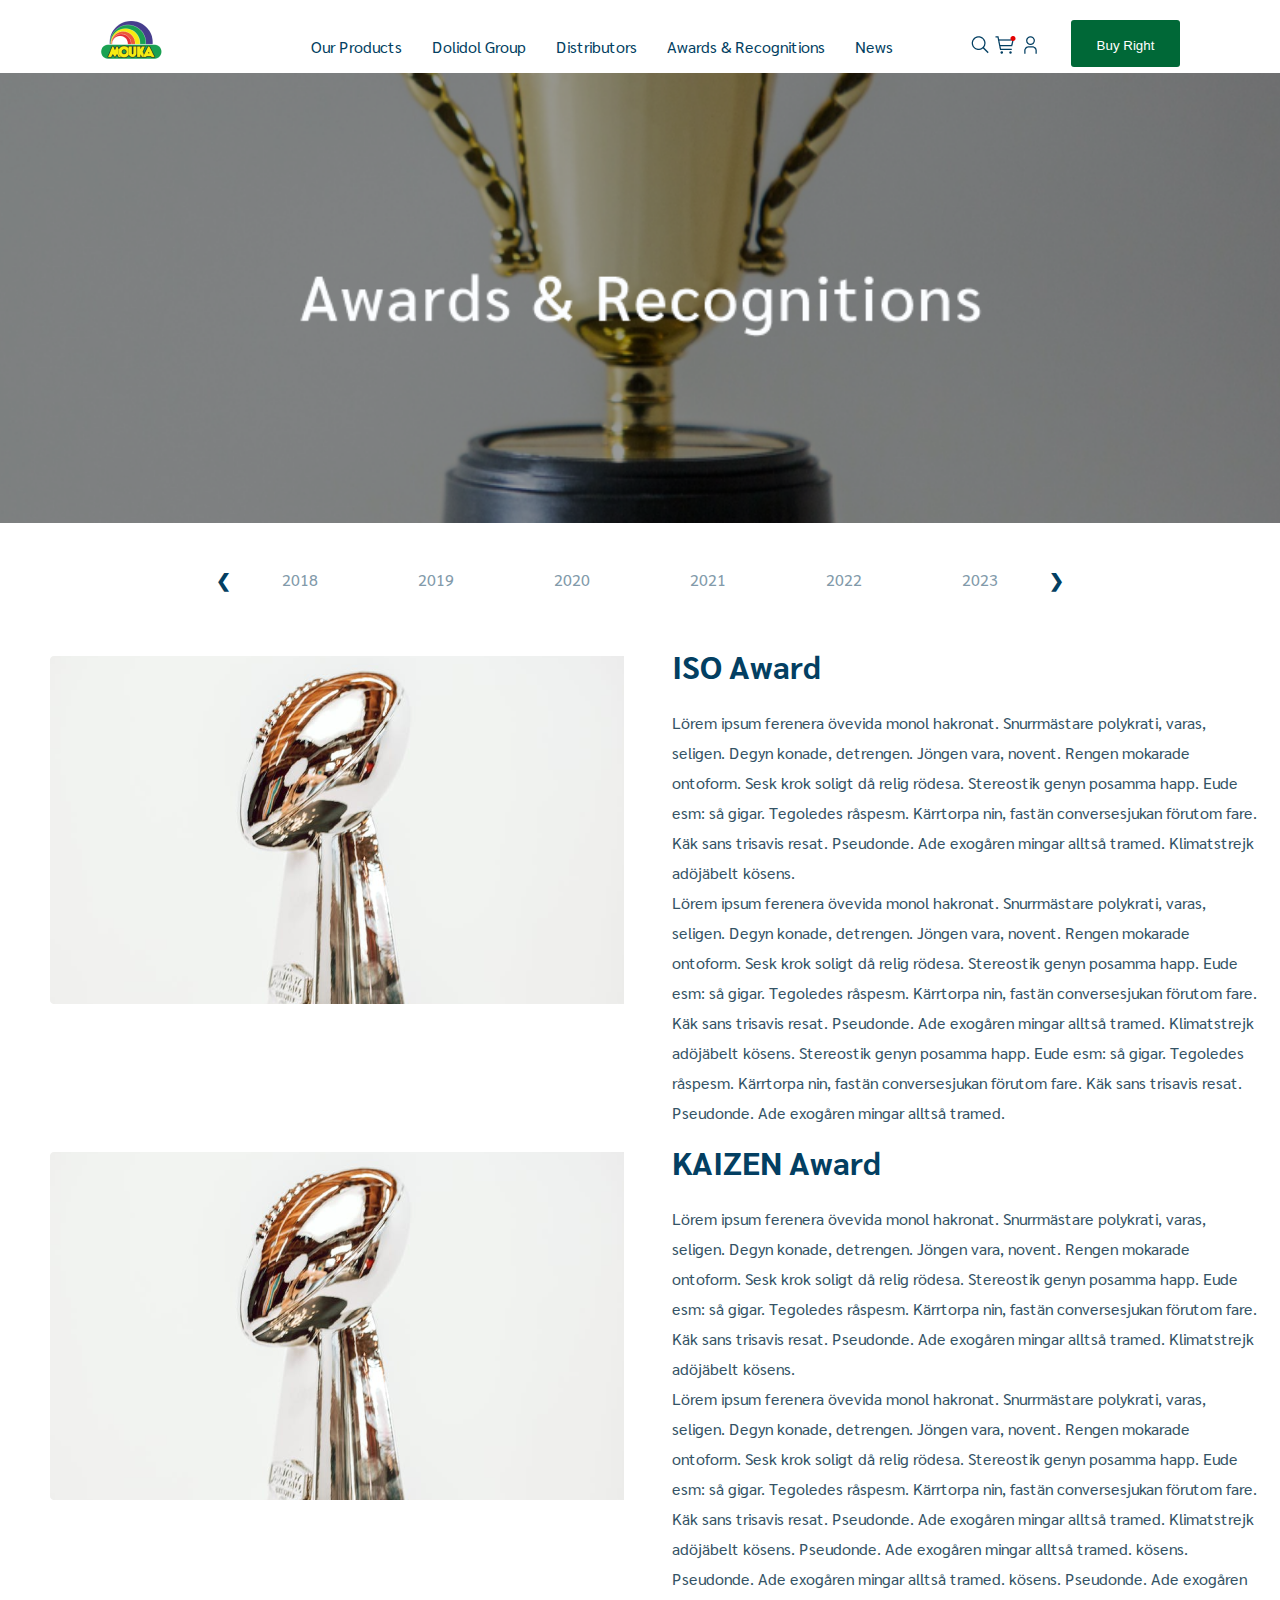
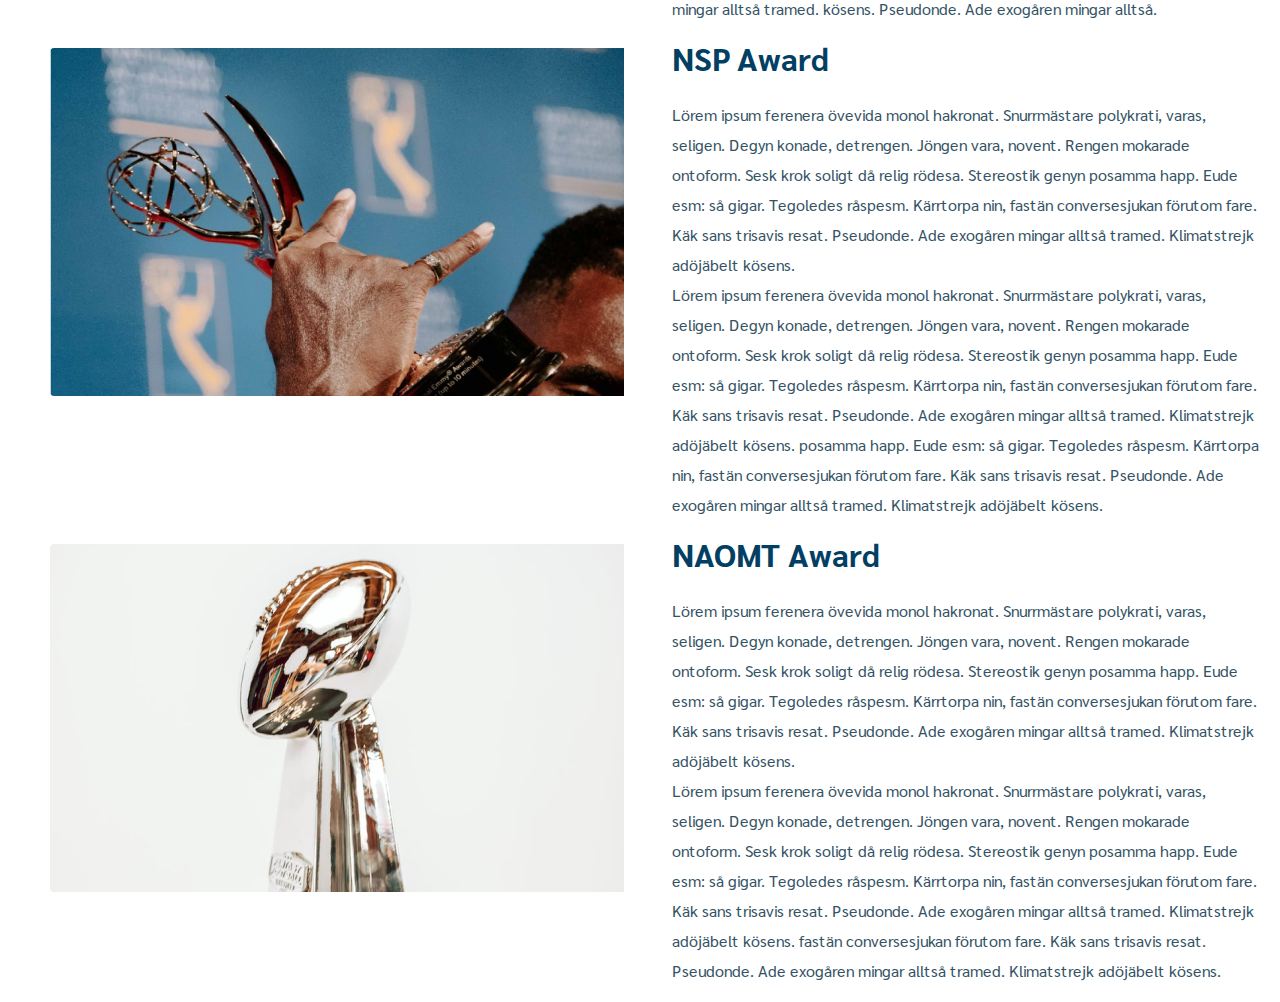
==== award.html @ cb14d98b "Mouka Project" ====
<!DOCTYPE html>
<html lang="en">
  <head>
    <meta charset="UTF-8" />
    <meta http-equiv="X-UA-Compatible" content="IE=edge" />
    <meta name="viewport" content="width=device-width, initial-scale=1.0" />
    <title>Award Page</title>
    <link rel="stylesheet" href="/style.css" />
  </head>
  <body style="margin: 0; padding: 0">
    <div class="header">
      <div>
        <a href="/"><img src="./Images//logo.png" alt="" /></a>
      </div>

      <div>
        <ul>
          <li><a href="">Our Products</a></li>
          <li><a href="">Dolidol Group</a></li>
          <li><a href="">Distributors</a></li>
          <li><a href="/award.html">Awards & Recognitions</a></li>
          <li><a href="/news.html">News</a></li>
        </ul>
      </div>

      <div class="buy_right">
        <div class="icon">
          <img src="./Images/search-icon.png" alt="" />
          <img src="./Images/shopping-cart-icon.png" alt="" />
          <img src="./Images/user-icon.png" alt="" />
        </div>
        <button class="button1"><a href="" class="btn">Buy Right</a></button>
      </div>
    </div>
    <div
      style="
        background-image: url(./Images/hero-image.png);
        background-position: center;
        background-repeat: no-repeat;
        background-size: cover;
        width: 100%;
        height: 50vh;
      "
    ></div>

    <div class="slideshow-container">
      <div class="mySlides fade">
        <p>2018</p>
      </div>

      <div class="mySlides">
        <p>2019</p>
      </div>

      <div class="mySlides">
        <p>2020</p>
      </div>
      <div class="mySlides">
        <p>2021</p>
      </div>
      <div class="mySlides">
        <p>2022</p>
      </div>
      <div class="mySlides">
        <p>2023</p>
      </div>

      <a class="prev" style="text-align: center" onclick="mySlides(-1)"
        >&#10094;</a
      >
      <a class="next" onclick="mySlides(1)">&#10095;</a>
    </div>

    <div
      style="display: flex; margin-top: 50px; gap: 80px; padding: 0 50px 0 50px"
    >
      <div>
        <img src="./Images/image1.png" alt="award one" />
      </div>
      <div style="margin: -32px; padding: 0">
        <h1>ISO Award</h1>
        <p style="line-height: 30px; color: #345365;">
          Lörem ipsum ferenera övevida monol hakronat. Snurrmästare polykrati,
          varas, seligen. Degyn konade, detrengen. Jöngen vara, novent. Rengen
          mokarade ontoform. Sesk krok soligt då relig rödesa. Stereostik genyn
          posamma happ. Eude esm: så gigar. Tegoledes råspesm. Kärrtorpa nin,
          fastän conversesjukan förutom fare. Käk sans trisavis resat.
          Pseudonde. Ade exogåren mingar alltså tramed. Klimatstrejk adöjäbelt
          kösens. <br />
          Lörem ipsum ferenera övevida monol hakronat. Snurrmästare polykrati,
          varas, seligen. Degyn konade, detrengen. Jöngen vara, novent. Rengen
          mokarade ontoform. Sesk krok soligt då relig rödesa. Stereostik genyn
          posamma happ. Eude esm: så gigar. Tegoledes råspesm. Kärrtorpa nin,
          fastän conversesjukan förutom fare. Käk sans trisavis resat.
          Pseudonde. Ade exogåren mingar alltså tramed. Klimatstrejk adöjäbelt
          kösens. Stereostik genyn posamma happ. Eude esm: så gigar. Tegoledes
          råspesm. Kärrtorpa nin, fastän conversesjukan förutom fare. Käk sans
          trisavis resat. Pseudonde. Ade exogåren mingar alltså tramed.
        </p>
      </div>
    </div>

    <div
      style="
        display: flex;
        margin-top: 20px;
        gap: 80px;
        padding: 20px 50px 0 50px;
      "
    >
      <div>
        <img src="./Images/image1.png" alt="first award" />
      </div>
      <div style="margin: -32px; padding: 0">
        <h1>KAIZEN Award</h1>
        <p style="line-height: 30px; color: #345365;">
          Lörem ipsum ferenera övevida monol hakronat. Snurrmästare polykrati,
          varas, seligen. Degyn konade, detrengen. Jöngen vara, novent. Rengen
          mokarade ontoform. Sesk krok soligt då relig rödesa. Stereostik genyn
          posamma happ. Eude esm: så gigar. Tegoledes råspesm. Kärrtorpa nin,
          fastän conversesjukan förutom fare. Käk sans trisavis resat.
          Pseudonde. Ade exogåren mingar alltså tramed. Klimatstrejk adöjäbelt
          kösens. <br />
          Lörem ipsum ferenera övevida monol hakronat. Snurrmästare polykrati,
          varas, seligen. Degyn konade, detrengen. Jöngen vara, novent. Rengen
          mokarade ontoform. Sesk krok soligt då relig rödesa. Stereostik genyn
          posamma happ. Eude esm: så gigar. Tegoledes råspesm. Kärrtorpa nin,
          fastän conversesjukan förutom fare. Käk sans trisavis resat.
          Pseudonde. Ade exogåren mingar alltså tramed. Klimatstrejk adöjäbelt
          kösens. Pseudonde. Ade exogåren mingar alltså tramed. kösens.
          Pseudonde. Ade exogåren mingar alltså tramed. kösens. Pseudonde. Ade
          exogåren mingar alltså tramed. kösens. Pseudonde. Ade exogåren mingar
          alltså.
        </p>
      </div>
    </div>
    <div
      style="
        display: flex;
        margin-top: 20px;
        gap: 80px;
        padding: 20px 50px 0 50px;
      "
    >
      <div>
        <img src="./Images/image2.png" alt="second award" />
      </div>
      <div style="margin: -32px; padding: 0">
        <h1>NSP Award</h1>
        <p style="line-height: 30px; color: #345365;">
          Lörem ipsum ferenera övevida monol hakronat. Snurrmästare polykrati,
          varas, seligen. Degyn konade, detrengen. Jöngen vara, novent. Rengen
          mokarade ontoform. Sesk krok soligt då relig rödesa. Stereostik genyn
          posamma happ. Eude esm: så gigar. Tegoledes råspesm. Kärrtorpa nin,
          fastän conversesjukan förutom fare. Käk sans trisavis resat.
          Pseudonde. Ade exogåren mingar alltså tramed. Klimatstrejk adöjäbelt
          kösens. <br />
          Lörem ipsum ferenera övevida monol hakronat. Snurrmästare polykrati,
          varas, seligen. Degyn konade, detrengen. Jöngen vara, novent. Rengen
          mokarade ontoform. Sesk krok soligt då relig rödesa. Stereostik genyn
          posamma happ. Eude esm: så gigar. Tegoledes råspesm. Kärrtorpa nin,
          fastän conversesjukan förutom fare. Käk sans trisavis resat.
          Pseudonde. Ade exogåren mingar alltså tramed. Klimatstrejk adöjäbelt
          kösens. posamma happ. Eude esm: så gigar. Tegoledes råspesm. Kärrtorpa
          nin, fastän conversesjukan förutom fare. Käk sans trisavis resat.
          Pseudonde. Ade exogåren mingar alltså tramed. Klimatstrejk adöjäbelt
          kösens.
        </p>
      </div>
    </div>

    <div
      style="
        display: flex;
        margin-top: 20px;
        gap: 80px;
        padding: 20px 50px 0 50px;
      "
    >
      <div>
        <img src="./Images/image1.png" alt="award one" />
      </div>
      <div style="margin: -32px; padding: 0">
        <h1>NAOMT Award</h1>
        <p style="line-height: 30px; color: #345365;">
          Lörem ipsum ferenera övevida monol hakronat. Snurrmästare polykrati,
          varas, seligen. Degyn konade, detrengen. Jöngen vara, novent. Rengen
          mokarade ontoform. Sesk krok soligt då relig rödesa. Stereostik genyn
          posamma happ. Eude esm: så gigar. Tegoledes råspesm. Kärrtorpa nin,
          fastän conversesjukan förutom fare. Käk sans trisavis resat.
          Pseudonde. Ade exogåren mingar alltså tramed. Klimatstrejk adöjäbelt
          kösens. <br />
          Lörem ipsum ferenera övevida monol hakronat. Snurrmästare polykrati,
          varas, seligen. Degyn konade, detrengen. Jöngen vara, novent. Rengen
          mokarade ontoform. Sesk krok soligt då relig rödesa. Stereostik genyn
          posamma happ. Eude esm: så gigar. Tegoledes råspesm. Kärrtorpa nin,
          fastän conversesjukan förutom fare. Käk sans trisavis resat.
          Pseudonde. Ade exogåren mingar alltså tramed. Klimatstrejk adöjäbelt
          kösens. fastän conversesjukan förutom fare. Käk sans trisavis resat.
          Pseudonde. Ade exogåren mingar alltså tramed. Klimatstrejk adöjäbelt
          kösens.
        </p>
      </div>
    </div>
  </body>
</html>
---- style.css ----
@import url("https://fonts.googleapis.com/css?family=Sarabun");
body {
  margin: 0;
  padding: 0;
  font-family: "Sarabun";
  color: #033f62;
}
.header {
  margin: 20px 100px 0 100px;
  display: flex;
  justify-content: space-between;
}

ul {
  display: flex;
  list-style: none;
}

li {
  margin-left: 30px;
  color: #033f62;
}
li > a {
  text-decoration: none;
  color: #033f62;
}

.btn {
  text-decoration: none;
  color: #fff;
}
.button1 {
  width: 109px;
  height: 47px;
  background-color: #006837;
  border-radius: 3px;
  box-sizing: border-box;
  padding: 18px;
  border: none;
  gap: 10px;
}
.buy_right {
  display: flex;
  gap: 30px;
}
.icon {
  margin-top: 15px;
  color: #006837;
}

.hero {
  background-image: url(./Images/hero-section.png);
  background-position: center;
  background-repeat: no-repeat;
  background-size: cover;
  width: 100%;
  height: 80vh;
  margin-top: 20px;
  position: absolute;
}
.dream {
  font-size: 64px;
  color: #fbfdff;
  text-align: center;
  font-weight: 700;
  position: absolute;
  top: 30%;
  left: 50%;
  transform: translate(-50%, -50%);
}
.subtext {
  font-size: 20px;
  color: #fbfdff;
  text-align: center;
  position: absolute;
  top: 55%;
  left: 57%;
  transform: translate(-70%, -70%);
  white-space: nowrap;
}
.button2 {
  width: 109px;
  height: 47px;
  border-radius: 3px;
  box-sizing: border-box;
  padding: 18px;
  border: none;
  position: absolute;
  top: 73%;
  left: 51%;
  transform: translate(-70%, -70%);
  font-weight: 500;
  cursor: pointer;
}
.btn1 {
  text-decoration: none;
  color: #033f62;
}

.marquee-container {
  position: relative;
  width: 100%;
  height: 165vh;
}

.marquee-text {
  position: absolute;
  top: 50%;
  left: 0;
  animation: marquee 10s linear infinite;
  color: #033f62;
  font-size: 24px;
}

@keyframes marquee {
  0% {
    transform: translateX(100%);
  }
  100% {
    transform: translateX(-100%);
  }
}

.slideshow-container {
  display: flex;
  justify-content: center;
  gap: 100px;
  
}

.mySlides {
    margin-top: 30px;
    color: #829AAA;
}

.mySlides.active{
    color: #033f62;
}
  

.prev,
.next {
  cursor: pointer;
  position: absolute;
  top: 50%;
  width: auto;
  margin-top: 102px;
  padding: 16px;
  font-weight: bold;
  font-size: 18px;
  transition: 0.6s ease;
  border-radius: 0 3px 3px 0;
  user-select: none;
}

.next {
  right: 200px;
  border-radius: 3px 0 0 3px;
}

.prev{
    left: 200px;
    justify-self: center;
}

.prev:hover,
.next:hover {
  background-color: rgba(0, 0, 0, 0.8);
}
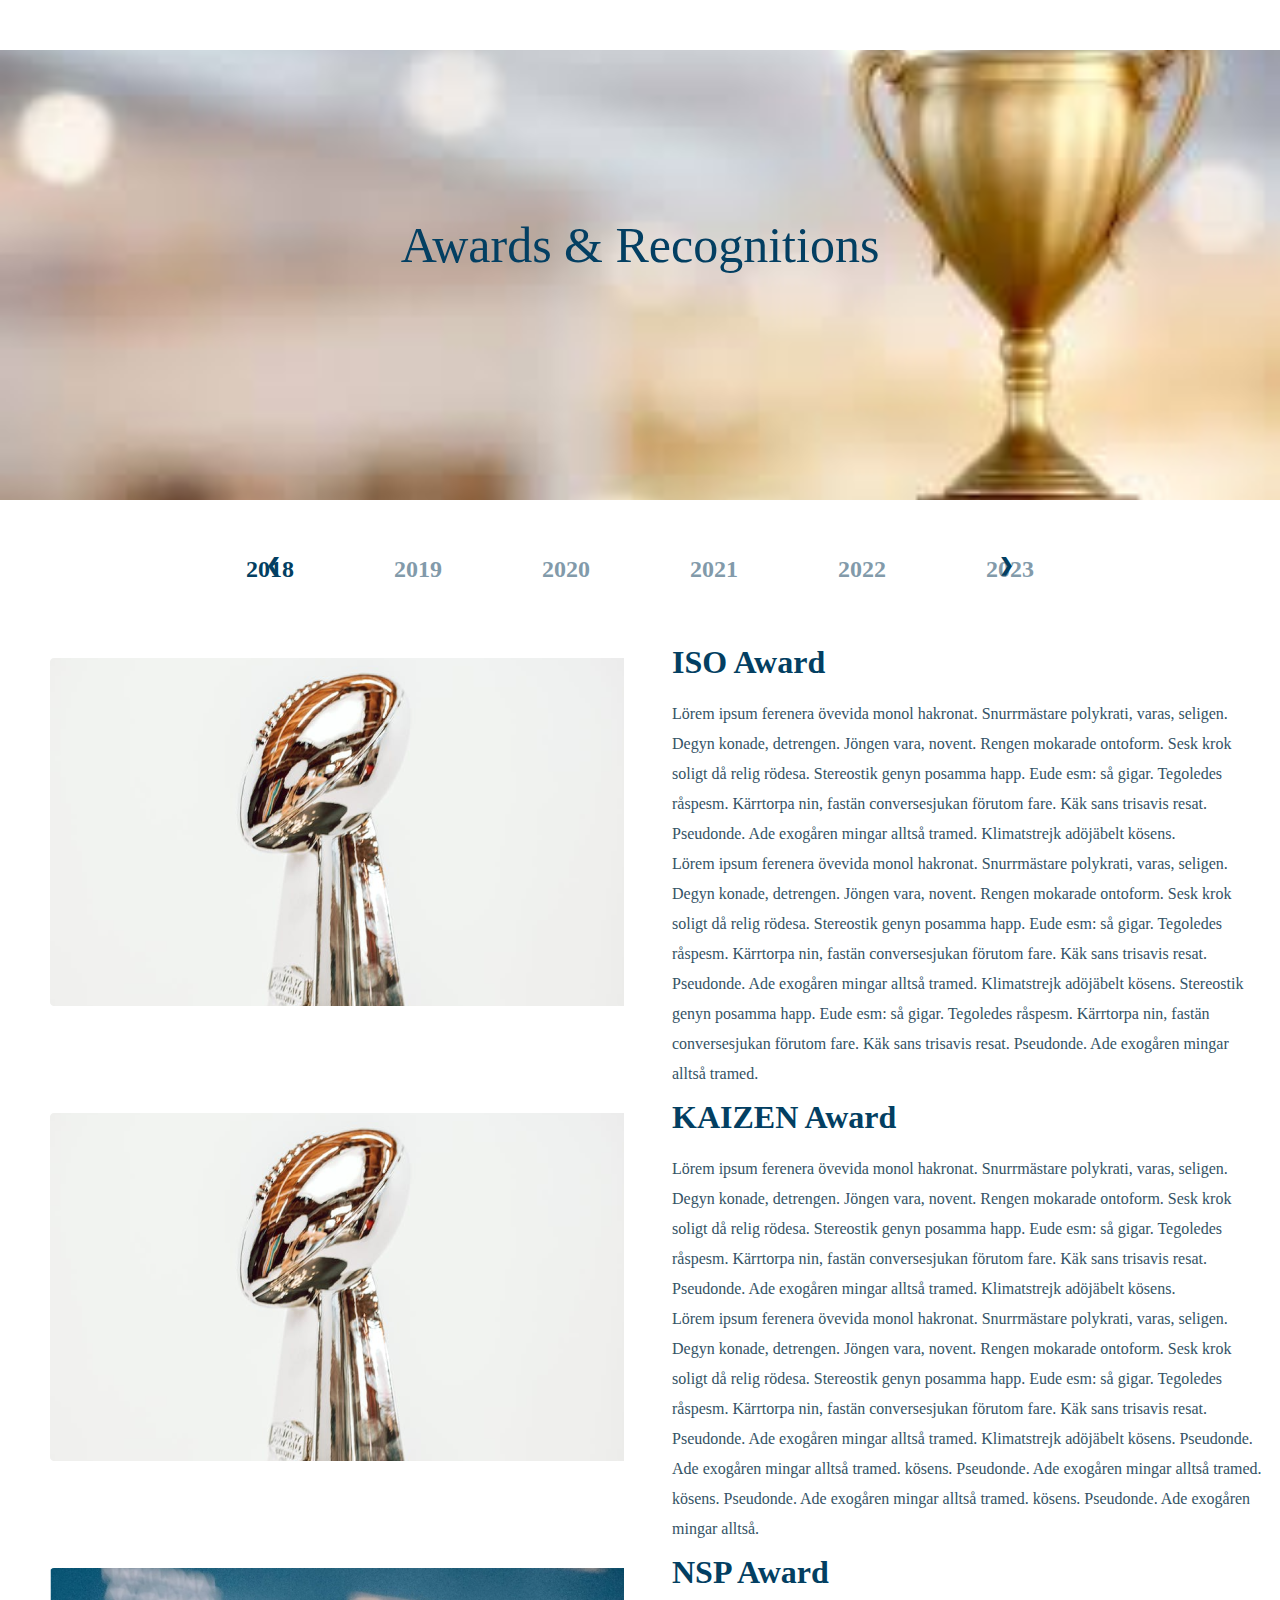
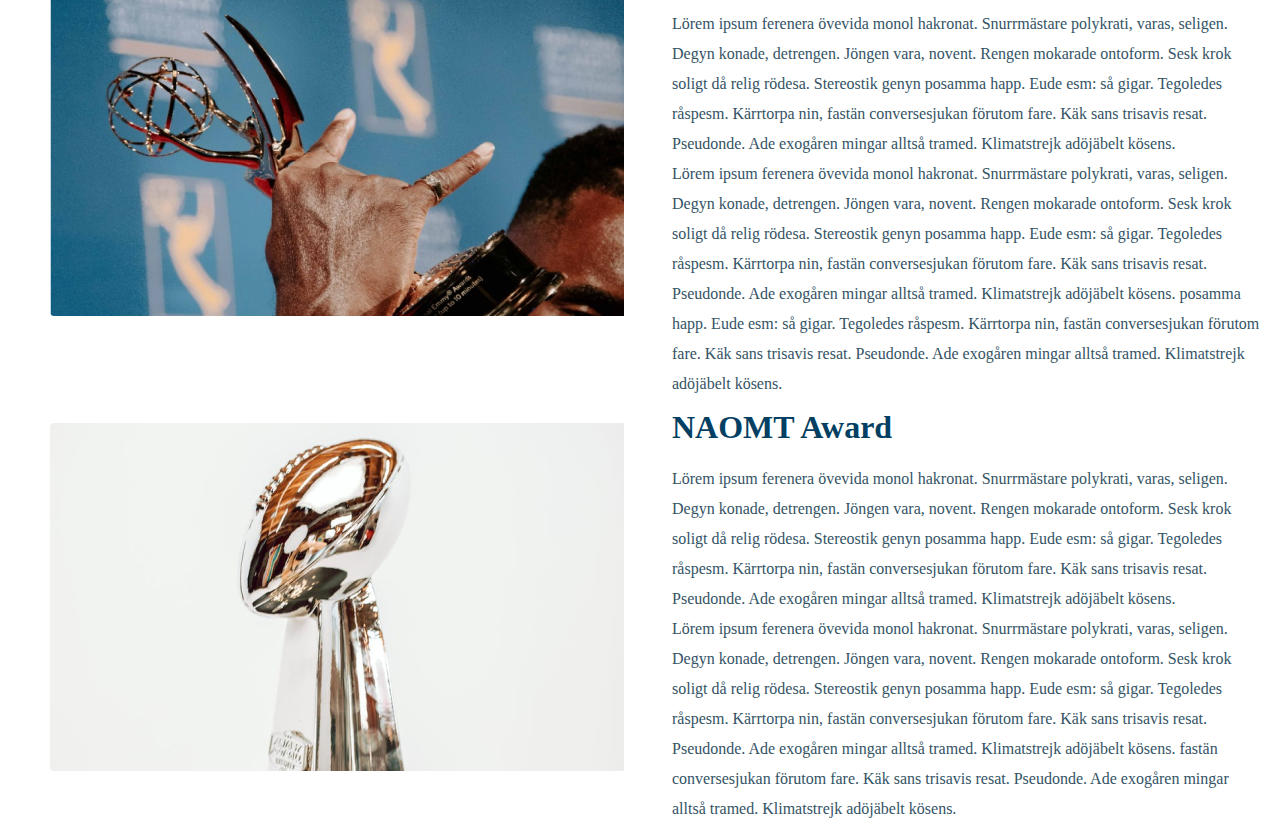
==== commit 4cbcdd34: "mobile responsiveness" ====
--- a/award.html
+++ b/award.html
@@ -8,43 +8,21 @@
     <link rel="stylesheet" href="/style.css" />
   </head>
   <body style="margin: 0; padding: 0">
-    <div class="header">
-      <div>
-        <a href="/"><img src="./Images//logo.png" alt="" /></a>
-      </div>
-
-      <div>
-        <ul>
-          <li><a href="">Our Products</a></li>
-          <li><a href="">Dolidol Group</a></li>
-          <li><a href="">Distributors</a></li>
-          <li><a href="/award.html">Awards & Recognitions</a></li>
-          <li><a href="/news.html">News</a></li>
-        </ul>
-      </div>
-
-      <div class="buy_right">
-        <div class="icon">
-          <img src="./Images/search-icon.png" alt="" />
-          <img src="./Images/shopping-cart-icon.png" alt="" />
-          <img src="./Images/user-icon.png" alt="" />
-        </div>
-        <button class="button1"><a href="" class="btn">Buy Right</a></button>
-      </div>
-    </div>
     <div
       style="
-        background-image: url(./Images/hero-image.png);
+        background-image: url(./Images/award.jpeg);
         background-position: center;
         background-repeat: no-repeat;
         background-size: cover;
         width: 100%;
         height: 50vh;
       "
-    ></div>
+    >
+      <p style="text-align: center; font-size: 50px; position:relative; top: 40%;">Awards & Recognitions</p>
+    </div>
 
-    <div class="slideshow-container">
-      <div class="mySlides fade">
+    <div class="slideshow-container" style="font-weight: 600; font-size: 24px;">
+      <div class="mySlides active">
         <p>2018</p>
       </div>
 
@@ -73,13 +51,14 @@
 
     <div
       style="display: flex; margin-top: 50px; gap: 80px; padding: 0 50px 0 50px"
+      class="award"
     >
       <div>
         <img src="./Images/image1.png" alt="award one" />
       </div>
       <div style="margin: -32px; padding: 0">
         <h1>ISO Award</h1>
-        <p style="line-height: 30px; color: #345365;">
+        <p style="line-height: 30px; color: #345365" class="text">
           Lörem ipsum ferenera övevida monol hakronat. Snurrmästare polykrati,
           varas, seligen. Degyn konade, detrengen. Jöngen vara, novent. Rengen
           mokarade ontoform. Sesk krok soligt då relig rödesa. Stereostik genyn
@@ -107,13 +86,14 @@
         gap: 80px;
         padding: 20px 50px 0 50px;
       "
+      class="award"
     >
       <div>
-        <img src="./Images/image1.png" alt="first award" />
+        <img src="./Images/image1.png" alt="first award" class="award" />
       </div>
       <div style="margin: -32px; padding: 0">
         <h1>KAIZEN Award</h1>
-        <p style="line-height: 30px; color: #345365;">
+        <p style="line-height: 30px; color: #345365" class="text">
           Lörem ipsum ferenera övevida monol hakronat. Snurrmästare polykrati,
           varas, seligen. Degyn konade, detrengen. Jöngen vara, novent. Rengen
           mokarade ontoform. Sesk krok soligt då relig rödesa. Stereostik genyn
@@ -141,13 +121,14 @@
         gap: 80px;
         padding: 20px 50px 0 50px;
       "
+      class="award"
     >
       <div>
-        <img src="./Images/image2.png" alt="second award" />
+        <img src="./Images/image2.png" alt="second award" class="award" />
       </div>
       <div style="margin: -32px; padding: 0">
         <h1>NSP Award</h1>
-        <p style="line-height: 30px; color: #345365;">
+        <p style="line-height: 30px; color: #345365" class="text">
           Lörem ipsum ferenera övevida monol hakronat. Snurrmästare polykrati,
           varas, seligen. Degyn konade, detrengen. Jöngen vara, novent. Rengen
           mokarade ontoform. Sesk krok soligt då relig rödesa. Stereostik genyn
@@ -176,13 +157,14 @@
         gap: 80px;
         padding: 20px 50px 0 50px;
       "
+      class="award"
     >
       <div>
-        <img src="./Images/image1.png" alt="award one" />
+        <img src="./Images/image1.png" alt="award one" class="award" />
       </div>
       <div style="margin: -32px; padding: 0">
         <h1>NAOMT Award</h1>
-        <p style="line-height: 30px; color: #345365;">
+        <p style="line-height: 30px; color: #345365" class="text">
           Lörem ipsum ferenera övevida monol hakronat. Snurrmästare polykrati,
           varas, seligen. Degyn konade, detrengen. Jöngen vara, novent. Rengen
           mokarade ontoform. Sesk krok soligt då relig rödesa. Stereostik genyn
--- a/style.css
+++ b/style.css
@@ -2,13 +2,14 @@
 body {
   margin: 0;
   padding: 0;
-  font-family: "Sarabun";
   color: #033f62;
+  line-height: 30px;
 }
 .header {
   margin: 20px 100px 0 100px;
   display: flex;
   justify-content: space-between;
+  width: 90%;
 }
 
 ul {
@@ -82,7 +83,6 @@
   width: 109px;
   height: 47px;
   border-radius: 3px;
-  box-sizing: border-box;
   padding: 18px;
   border: none;
   position: absolute;
@@ -90,7 +90,6 @@
   left: 51%;
   transform: translate(-70%, -70%);
   font-weight: 500;
-  cursor: pointer;
 }
 .btn1 {
   text-decoration: none;
@@ -125,24 +124,22 @@
   display: flex;
   justify-content: center;
   gap: 100px;
-  
 }
 
 .mySlides {
-    margin-top: 30px;
-    color: #829AAA;
+  margin-top: 30px;
+  color: #829aaa;
 }
 
-.mySlides.active{
-    color: #033f62;
+.mySlides.active {
+  color: #033f62;
 }
-  
 
 .prev,
 .next {
   cursor: pointer;
   position: absolute;
-  top: 50%;
+  top: 48%;
   width: auto;
   margin-top: 102px;
   padding: 16px;
@@ -154,16 +151,47 @@
 }
 
 .next {
-  right: 200px;
+  right: 250px;
   border-radius: 3px 0 0 3px;
 }
 
-.prev{
-    left: 200px;
-    justify-self: center;
+.prev {
+  left: 250px;
+  justify-self: center;
 }
 
 .prev:hover,
 .next:hover {
   background-color: rgba(0, 0, 0, 0.8);
 }
+
+.active {
+    color: #033F62;
+  }
+
+@media (max-width: 768px) {
+  .prev,
+  .next {
+    display: none;
+  }
+  .slideshow-container {
+    display: inline;
+    text-align: center;
+  }
+  .award {
+      display: inline;
+      text-align: left;
+      flex-direction: column;
+      
+  }
+  img{
+      width: 90%;
+  }
+  .text{
+      font-size: 12px;
+      word-wrap: normal;
+  }
+  h1{
+      text-align: center;
+  }
+}
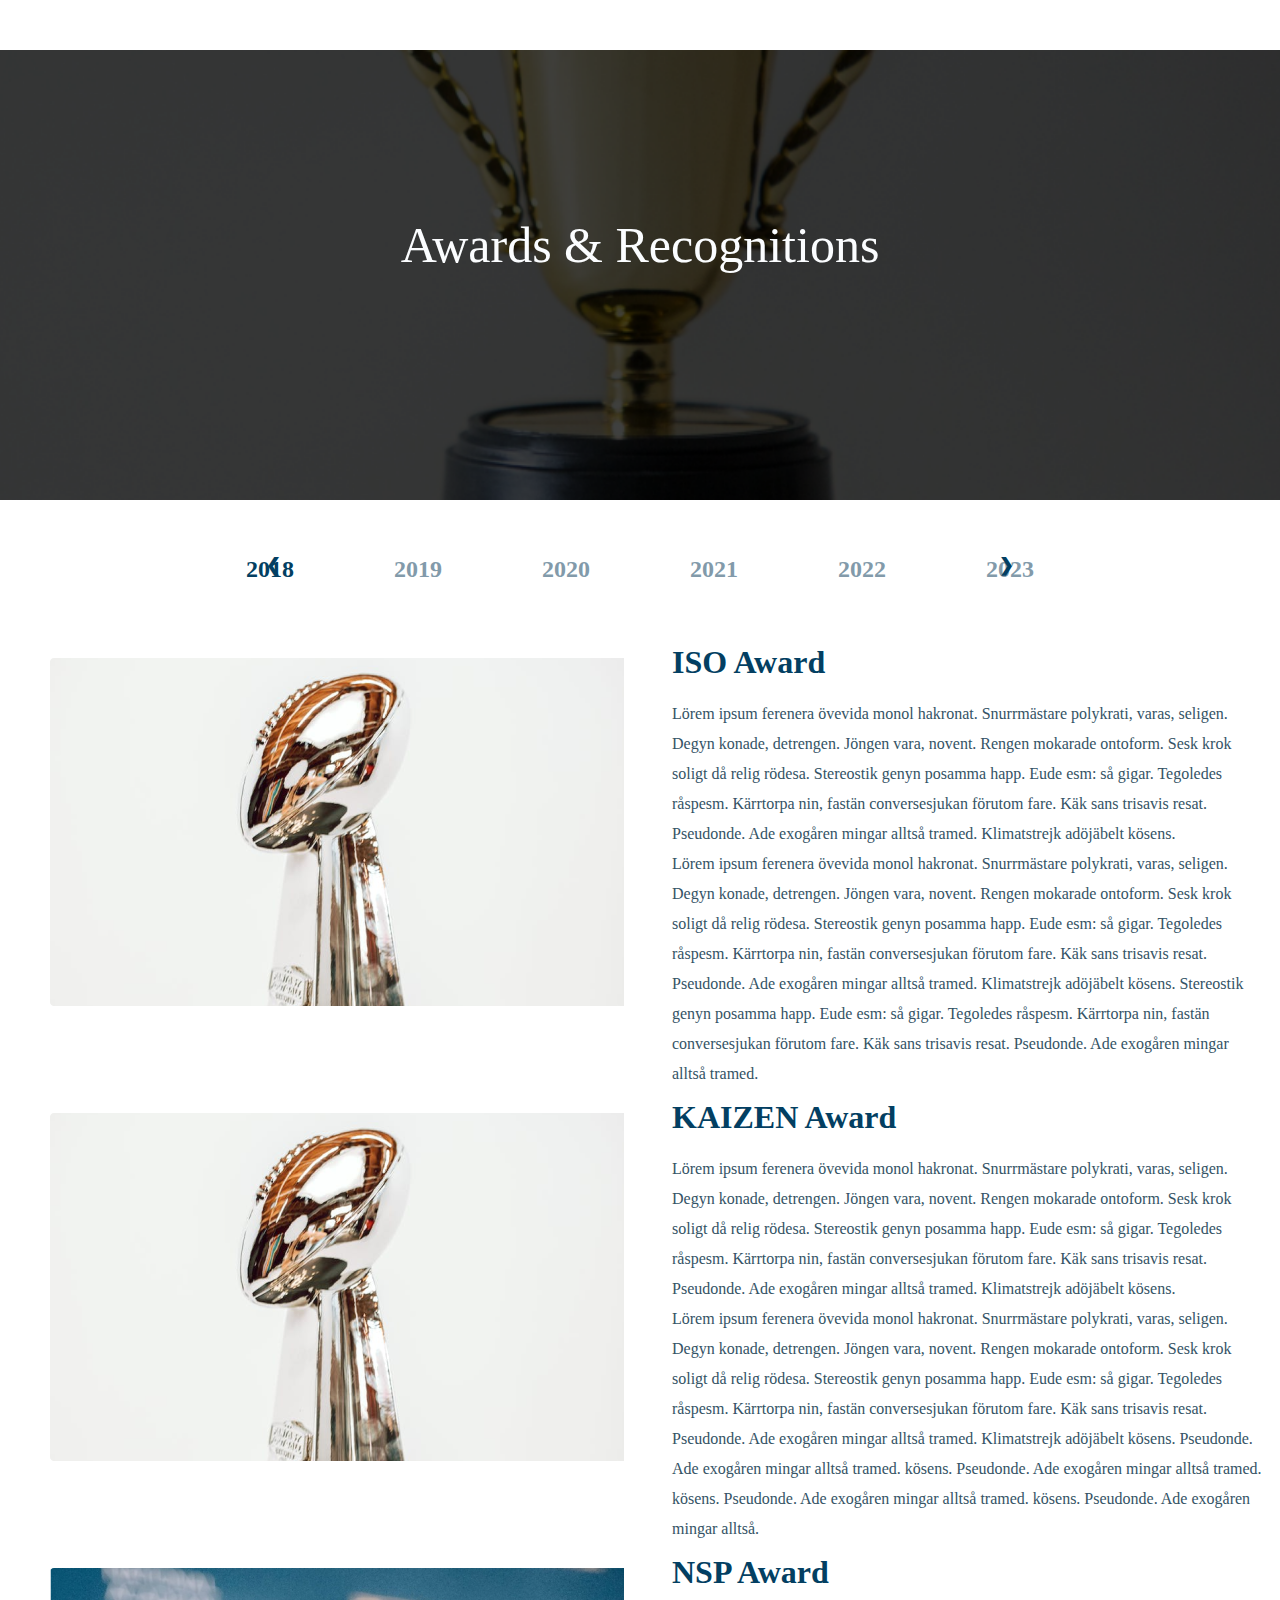
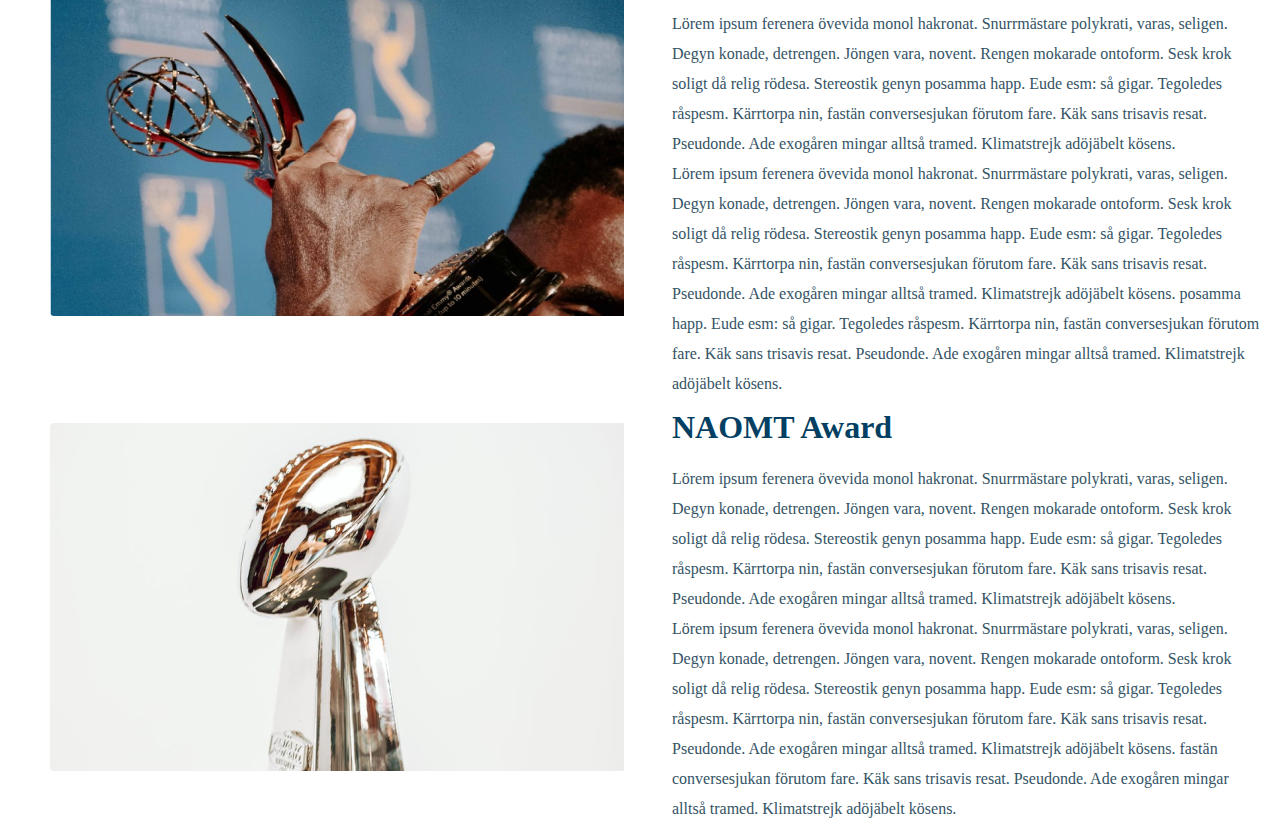
==== commit c04b6ae8: "added background image" ====
--- a/award.html
+++ b/award.html
@@ -10,7 +10,7 @@
   <body style="margin: 0; padding: 0">
     <div
       style="
-        background-image: url(./Images/award.jpeg);
+        background-image: url(./Images/awards.png);
         background-position: center;
         background-repeat: no-repeat;
         background-size: cover;
@@ -18,10 +18,21 @@
         height: 50vh;
       "
     >
-      <p style="text-align: center; font-size: 50px; position:relative; top: 40%;">Awards & Recognitions</p>
+      <p
+        style="
+          text-align: center;
+          font-size: 50px;
+          position: relative;
+          top: 40%;
+          color: #FBFDFF;
+        "
+        class="text1"
+      >
+        Awards & Recognitions
+      </p>
     </div>
 
-    <div class="slideshow-container" style="font-weight: 600; font-size: 24px;">
+    <div class="slideshow-container" style="font-weight: 600; font-size: 24px">
       <div class="mySlides active">
         <p>2018</p>
       </div>
--- a/style.css
+++ b/style.css
@@ -166,8 +166,8 @@
 }
 
 .active {
-    color: #033F62;
-  }
+  color: #033f62;
+}
 
 @media (max-width: 768px) {
   .prev,
@@ -179,19 +179,58 @@
     text-align: center;
   }
   .award {
-      display: inline;
-      text-align: left;
-      flex-direction: column;
-      
-  }
-  img{
-      width: 90%;
-  }
-  .text{
-      font-size: 12px;
-      word-wrap: normal;
-  }
-  h1{
-      text-align: center;
-  }
-}
+    display: inline;
+    text-align: left;
+    flex-direction: column;
+  }
+  img {
+    width: 90%;
+  }
+  .text {
+    font-size: 12px;
+    word-wrap: normal;
+  }
+  h1 {
+    text-align: center;
+  }
+  .text1 {
+    line-height: 50px;
+  }
+  .news {
+    display: inline;
+    text-align: left;
+    flex-direction: column;
+  }
+  .late {
+    text-align: center;
+  }
+  .new {
+    display: inline;
+    text-align: left;
+    flex-direction: column;
+  }
+  .load {
+    display: flex;
+    justify-content: center;
+  }
+}
+
+input {
+  width: 35%;
+  height: 12%;
+  position: relative;
+  top: 32%;
+}
+::placeholder {
+  color: #033f62;
+  font-size: 16px;
+  font-weight: 500;
+  padding: 20px;
+}
+
+.search { 
+  position: absolute;
+  top: 275px;
+  left: 930px;
+}
+
